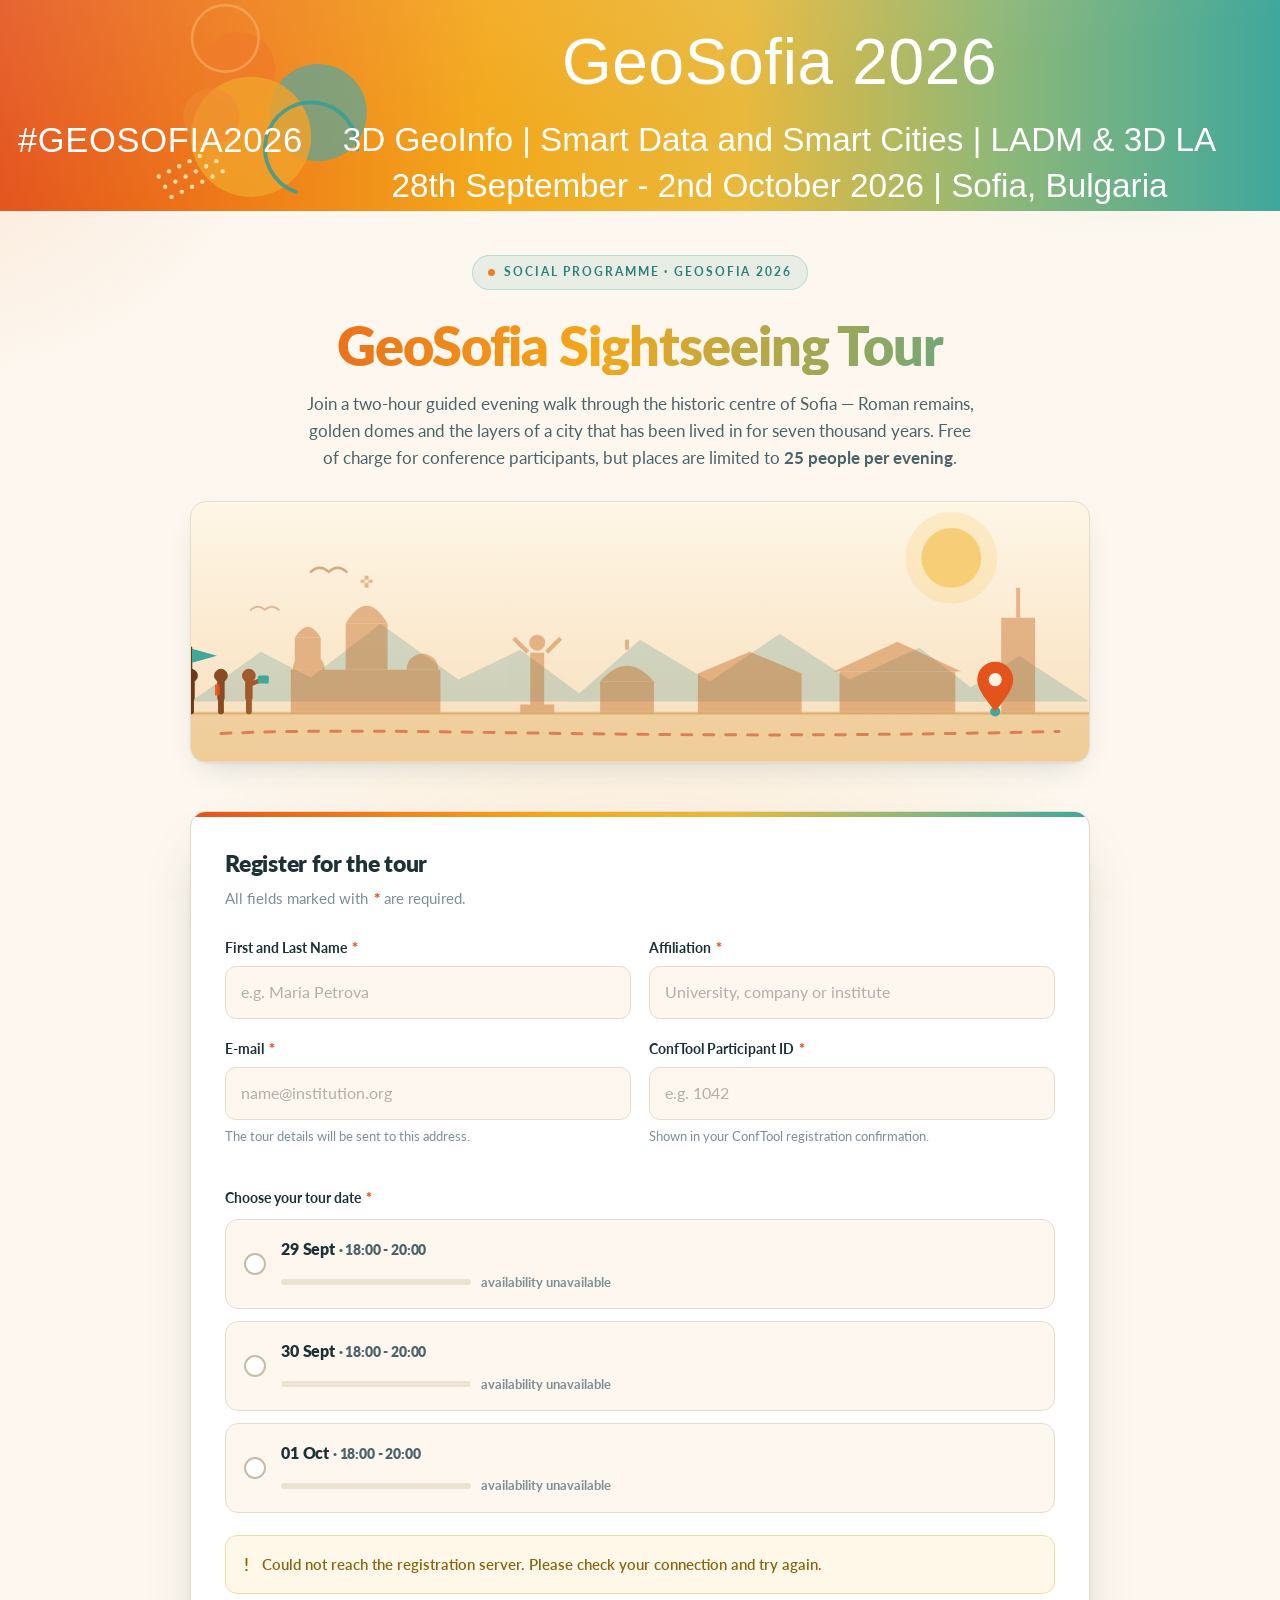
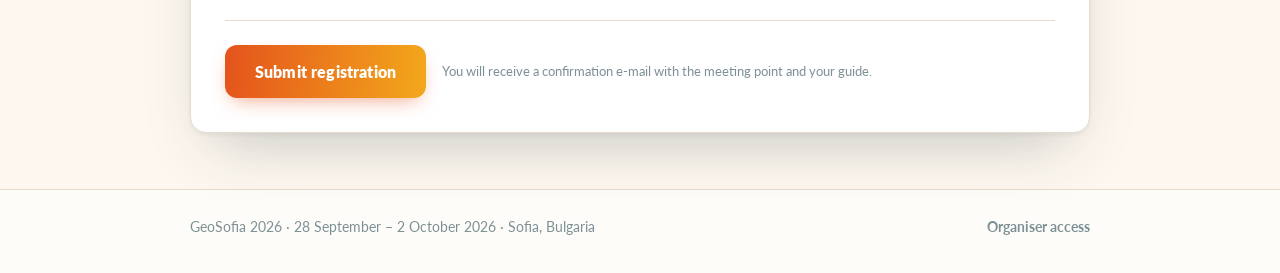
==== index.html @ 1324ab60 "Initial commit" ====
<!DOCTYPE html>
<html lang="en">
<head>
<meta charset="utf-8">
<meta name="viewport" content="width=device-width, initial-scale=1">
<title>GeoSofia Sightseeing Tour — Registration | GeoSofia 2026</title>
<meta name="description" content="Register for the GeoSofia Sightseeing Tour, a guided evening walk through the heart of Sofia for participants of GeoSofia 2026.">
<link rel="icon" href="assets/img/geosofia-banner.svg">
<link rel="preconnect" href="https://fonts.googleapis.com">
<link rel="preconnect" href="https://fonts.gstatic.com" crossorigin>
<link href="https://fonts.googleapis.com/css2?family=Lato:wght@300;400;700;900&display=swap" rel="stylesheet">
<link rel="stylesheet" href="assets/css/style.css">
</head>
<body>

<div class="demo-bar" id="demoBar">
  DEMO MODE — no backend connected yet. Registrations are stored in this browser only and no e-mail is sent. See README.md.
</div>

<header class="banner">
  <img src="assets/img/banner.png"
       onerror="this.onerror=null;this.src='assets/img/geosofia-banner.svg';"
       alt="GeoSofia 2026 — 3D GeoInfo | Smart Data and Smart Cities | LADM &amp; 3D LA — 28th September to 2nd October 2026, Sofia, Bulgaria">
</header>

<main class="wrap">

  <section class="hero">
    <span class="eyebrow"><span class="dot"></span> Social programme · GeoSofia 2026</span>
    <h1>GeoSofia Sightseeing Tour</h1>
    <p class="lede">
      Join a two-hour guided evening walk through the historic centre of Sofia — Roman remains,
      golden domes and the layers of a city that has been lived in for seven thousand years.
      Free of charge for conference participants, but places are limited to
      <strong>25 people per evening</strong>.
    </p>

    <!-- ---------- tourism animation ---------- -->
    <div class="tour-anim" role="img" aria-label="Animation of a guided walking tour passing the landmarks of Sofia">
      <svg viewBox="0 0 900 260" xmlns="http://www.w3.org/2000/svg">
        <defs>
          <g id="ridge">
            <path d="M0 200 L70 150 L120 176 L190 122 L268 178 L330 148 L400 200 Z"/>
            <path d="M380 200 L450 138 L520 180 L590 132 L660 178 L730 146 L800 200 Z"/>
            <path d="M760 200 L830 154 L900 200 Z"/>
          </g>

          <g id="skyline">
            <!-- Alexander Nevsky Cathedral -->
            <path d="M100 212 V168 H250 V212 Z"/>
            <path d="M102 168 A16 16 0 0 1 134 168 Z"/>
            <path d="M216 168 A16 16 0 0 1 248 168 Z"/>
            <path d="M155 122 H197 V168 H155 Z"/>
            <path d="M155 122 Q176 86 197 122 Z"/>
            <path d="M174 86 h4 v-12 h-4 Z M170 78 h12 v3 h-12 Z"/>
            <path d="M104 136 h26 v32 h-26 Z"/>
            <path d="M104 136 Q117 114 130 136 Z"/>
            <!-- Monument to St Sofia -->
            <path d="M330 212 h34 v-9 h-34 Z M340 203 v-52 h14 v52 Z"/>
            <circle cx="347" cy="141" r="8"/>
            <path d="M336 152 l-14 -14 3 -3 14 14 Z M358 152 l14 -14 -3 -3 -14 14 Z"/>
            <!-- Rotunda of St George -->
            <path d="M410 212 v-32 h54 v32 Z"/>
            <path d="M410 180 Q437 148 464 180 Z"/>
            <path d="M435 148 h4 v-10 h-4 Z"/>
            <!-- modern district -->
            <path d="M508 212 v-40 l52 -22 l52 22 v40 Z"/>
            <!-- Ivan Vazov National Theatre -->
            <path d="M650 212 v-42 h116 v42 Z"/>
            <path d="M644 170 L708 140 L772 170 Z"/>
            <path d="M662 212 v-40 h7 v40 Z M686 212 v-40 h7 v40 Z M710 212 v-40 h7 v40 Z M734 212 v-40 h7 v40 Z"/>
            <!-- tower block -->
            <path d="M812 212 v-96 h34 v96 Z"/>
            <path d="M827 116 h4 v-30 h-4 Z"/>
          </g>

          <g id="tourist">
            <circle cx="0" cy="-36" r="6.4"/>
            <path d="M0 -29 V-14" stroke-width="7.5" stroke-linecap="round" fill="none"/>
          </g>
        </defs>

        <!-- sun -->
        <circle class="sun" cx="762" cy="56" r="30" fill="#F6C459" opacity=".7"/>
        <circle class="sun" cx="762" cy="56" r="46" fill="#F6C459" opacity=".22"/>

        <!-- birds -->
        <g class="bird" fill="none" stroke="#B4703A" stroke-width="2.4" stroke-linecap="round" opacity=".55">
          <path d="M120 70 q9 -8 18 0 q9 -8 18 0"/>
        </g>
        <g class="bird b2" fill="none" stroke="#B4703A" stroke-width="2" stroke-linecap="round" opacity=".4">
          <path d="M60 108 q7 -6 14 0 q7 -6 14 0"/>
        </g>

        <!-- distant ridge (Vitosha) -->
        <g fill="#6FA39C" opacity=".30">
          <g class="sky-layer slow">
            <use href="#ridge"/>
            <use href="#ridge" x="900"/>
          </g>
        </g>

        <!-- landmark skyline -->
        <g fill="#C4671F" opacity=".42">
          <g class="sky-layer">
            <use href="#skyline"/>
            <use href="#skyline" x="900"/>
          </g>
        </g>

        <!-- ground -->
        <rect x="0" y="210" width="900" height="50" fill="#EBBF80" opacity=".55"/>
        <path d="M0 212 H900" stroke="#C98F4A" stroke-width="2" opacity=".5"/>

        <!-- walking route -->
        <path class="route" d="M30 232 C 220 224, 430 240, 870 230"
              fill="none" stroke="#C6401D" stroke-width="3" stroke-linecap="round" opacity=".55"/>

        <!-- destination pin -->
        <g transform="translate(806,206)">
          <circle class="ping" cx="0" cy="4" r="5" fill="#3FA79C"/>
          <g class="pin">
            <path d="M0 4 C-13 -12 -18 -20 -18 -28 A18 18 0 0 1 18 -28 C18 -20 13 -12 0 4 Z" fill="#E4531C"/>
            <circle cx="0" cy="-28" r="6.6" fill="#FFF3E0"/>
          </g>
        </g>

        <!-- the tour group -->
        <g class="walker">
          <g class="walker-bob" transform="translate(0,210)">
            <!-- guide with flag -->
            <g stroke="#6B3A1C" fill="#6B3A1C">
              <path d="M0 -30 V-64" stroke-width="2.6" stroke-linecap="round"/>
              <path d="M1 -63 L26 -56 L1 -49 Z" fill="#3FA79C" stroke="none"/>
              <use href="#tourist" stroke="#6B3A1C"/>
              <path class="leg-a" d="M0 -14 L0 0" stroke-width="5.5" stroke-linecap="round" style="transform-origin:0px -14px"/>
              <path class="leg-b" d="M0 -14 L0 0" stroke-width="5.5" stroke-linecap="round" style="transform-origin:0px -14px"/>
              <path d="M0 -26 L-9 -30" stroke-width="4.5" stroke-linecap="round" fill="none"/>
            </g>
            <!-- tourist with backpack -->
            <g transform="translate(30,0)" stroke="#8A4A24" fill="#8A4A24">
              <use href="#tourist" stroke="#8A4A24"/>
              <path d="M-6 -27 h5 v11 h-5 Z" stroke="none" fill="#E4531C" opacity=".85"/>
              <path class="leg-b" d="M0 -14 L0 0" stroke-width="5.5" stroke-linecap="round" style="transform-origin:0px -14px"/>
              <path class="leg-a" d="M0 -14 L0 0" stroke-width="5.5" stroke-linecap="round" style="transform-origin:0px -14px"/>
            </g>
            <!-- tourist taking a photo -->
            <g transform="translate(58,0)" stroke="#A05A2C" fill="#A05A2C">
              <use href="#tourist" stroke="#A05A2C"/>
              <path d="M0 -27 L11 -31" stroke-width="4.5" stroke-linecap="round" fill="none"/>
              <rect x="9" y="-36" width="11" height="8" rx="1.6" stroke="none" fill="#3FA79C"/>
              <path class="leg-a" d="M0 -14 L0 0" stroke-width="5.5" stroke-linecap="round" style="transform-origin:0px -14px"/>
              <path class="leg-b" d="M0 -14 L0 0" stroke-width="5.5" stroke-linecap="round" style="transform-origin:0px -14px"/>
            </g>
          </g>
        </g>
      </svg>
    </div>
  </section>

  <!-- ---------- registration form ---------- -->
  <section class="card">

    <div id="formPane">
      <h2>Register for the tour</h2>
      <p class="sub">All fields marked with <span class="req">*</span> are required.</p>

      <form id="regForm" novalidate autocomplete="on">

        <div class="grid2">
          <div class="field" id="wrap-name">
            <label for="f-name">First and Last Name <span class="req">*</span></label>
            <input type="text" id="f-name" name="name" placeholder="e.g. Maria Petrova"
                   autocomplete="name" maxlength="120" required>
            <p class="error" id="err-name">Please enter your first and last name.</p>
          </div>

          <div class="field" id="wrap-affiliation">
            <label for="f-affiliation">Affiliation <span class="req">*</span></label>
            <input type="text" id="f-affiliation" name="affiliation" placeholder="University, company or institute"
                   autocomplete="organization" maxlength="160" required>
            <p class="error" id="err-affiliation">Please enter your affiliation.</p>
          </div>
        </div>

        <div class="grid2">
          <div class="field" id="wrap-email">
            <label for="f-email">E-mail <span class="req">*</span></label>
            <input type="email" id="f-email" name="email" placeholder="name@institution.org"
                   autocomplete="email" maxlength="160" required>
            <p class="hint">The tour details will be sent to this address.</p>
            <p class="error" id="err-email">Please enter a valid e-mail address.</p>
          </div>

          <div class="field" id="wrap-conftool">
            <label for="f-conftool">ConfTool Participant ID <span class="req">*</span></label>
            <input type="text" id="f-conftool" name="conftool" placeholder="e.g. 1042"
                   maxlength="40" required>
            <p class="hint">Shown in your ConfTool registration confirmation.</p>
            <p class="error" id="err-conftool">Please enter your ConfTool Participant ID.</p>
          </div>
        </div>

        <fieldset id="wrap-slot">
          <legend>Choose your tour date <span class="req">*</span></legend>
          <div class="slots" id="slots" role="radiogroup" aria-label="Tour date">
            <!-- built by form.js -->
          </div>
          <p class="error" id="err-slot" style="margin-top:10px">Please choose one of the available dates.</p>
        </fieldset>

        <div class="msg err" id="formMsg" role="alert" aria-live="assertive">
          <span class="ico" aria-hidden="true">!</span><span id="formMsgText"></span>
        </div>

        <div class="actions">
          <button type="submit" class="btn" id="submitBtn">
            <span id="submitLabel">Submit registration</span>
          </button>
          <span class="note">You will receive a confirmation e-mail with the meeting point and your guide.</span>
        </div>
      </form>
    </div>

    <!-- ---------- success ---------- -->
    <div class="success" id="successPane" role="status" aria-live="polite">
      <svg class="check" viewBox="0 0 100 100" fill="none" aria-hidden="true">
        <circle cx="50" cy="50" r="38" stroke="#3FA79C" stroke-width="6" stroke-linecap="round"/>
        <path d="M32 51 L45 64 L69 39" stroke="#3FA79C" stroke-width="7" stroke-linecap="round" stroke-linejoin="round"/>
      </svg>
      <h2>Thank you for your registration, trip details will be sent to your e-mail!</h2>
      <p id="successNote">A confirmation with the meeting point and your guide is on its way.</p>
      <div class="recap">
        <dl>
          <div class="row"><dt>Name</dt><dd id="r-name"></dd></div>
          <div class="row"><dt>Affiliation</dt><dd id="r-affiliation"></dd></div>
          <div class="row"><dt>E-mail</dt><dd id="r-email"></dd></div>
          <div class="row"><dt>ConfTool ID</dt><dd id="r-conftool"></dd></div>
          <div class="row"><dt>Tour date</dt><dd id="r-slot"></dd></div>
          <div class="row"><dt>Your guide</dt><dd id="r-guide"></dd></div>
        </dl>
      </div>
      <div class="actions" style="justify-content:center">
        <button type="button" class="btn ghost" id="againBtn">Register another participant</button>
      </div>
    </div>

  </section>
</main>

<footer>
  <div class="wrap">
    <p>GeoSofia 2026 · 28 September – 2 October 2026 · Sofia, Bulgaria</p>
    <p><a href="admin.html">Organiser access</a></p>
  </div>
</footer>

<script src="assets/js/config.js"></script>
<script src="assets/js/api.js"></script>
<script src="assets/js/form.js"></script>
</body>
</html>
---- assets/css/style.css ----
/* ============================================================
   GeoSofia 2026 - Sightseeing Tour
   Palette taken from the conference banner: orange -> amber -> teal
   ============================================================ */

:root{
  --orange:#E4531C;
  --orange-soft:#F07C2A;
  --amber:#F3A81B;
  --amber-soft:#F6C459;
  --teal:#3FA79C;
  --teal-deep:#2E7F78;
  --ink:#1E3236;
  --ink-soft:#4C6469;
  --muted:#7C9095;
  --line:#E6DCCE;
  --paper:#FFFFFF;
  --cream:#FDF7EF;
  --cream-2:#F7EEE1;
  --ok:#2F8F6B;
  --err:#C6401D;
  --shadow:0 1px 2px rgba(30,50,54,.05), 0 12px 32px -12px rgba(30,50,54,.18);
  --shadow-lg:0 2px 4px rgba(30,50,54,.06), 0 28px 60px -24px rgba(30,50,54,.28);
  --r:16px;
  --brand-gradient:linear-gradient(90deg,#E4531C 0%,#EE7A18 18%,#F3A81B 40%,#E9B93C 60%,#8FB878 80%,#3FA79C 100%);
  --font:"Lato",ui-sans-serif,"Segoe UI",Roboto,-apple-system,BlinkMacSystemFont,Helvetica,Arial,sans-serif;
}

*,*::before,*::after{box-sizing:border-box}
html{-webkit-text-size-adjust:100%}
body{
  margin:0;
  min-height:100vh;
  display:flex;
  flex-direction:column;
  font-family:var(--font);
  color:var(--ink);
  background:var(--cream);
  line-height:1.6;
  font-size:16px;
  overflow-x:hidden;
}
body::before{
  content:"";position:fixed;inset:0;z-index:-1;pointer-events:none;
  background:
    radial-gradient(680px 460px at 88% -6%, rgba(63,167,156,.16), transparent 65%),
    radial-gradient(560px 420px at -8% 12%, rgba(240,124,42,.14), transparent 66%),
    radial-gradient(720px 520px at 50% 108%, rgba(243,168,27,.13), transparent 70%);
}

img{max-width:100%;display:block}
a{color:var(--teal-deep)}

.wrap{max-width:940px;margin:0 auto;padding:0 20px;width:100%}
.wrap-wide{max-width:1240px;margin:0 auto;padding:0 20px;width:100%}

/* ---------- banner ---------- */
.banner{background:var(--brand-gradient)}
.banner img{width:100%;height:auto}

/* ---------- hero ---------- */
.hero{padding:44px 0 8px;text-align:center}
.eyebrow{
  display:inline-flex;align-items:center;gap:9px;
  font-size:.74rem;font-weight:700;letter-spacing:.16em;text-transform:uppercase;
  color:var(--teal-deep);background:rgba(63,167,156,.11);
  border:1px solid rgba(63,167,156,.26);
  padding:7px 15px;border-radius:999px;
}
.eyebrow .dot{width:7px;height:7px;border-radius:50%;background:var(--orange-soft)}
h1{
  font-size:clamp(2.1rem,5.4vw,3.35rem);
  line-height:1.08;margin:.5em 0 .28em;font-weight:800;letter-spacing:-.02em;
  background:linear-gradient(96deg,var(--orange) 0%,var(--amber) 45%,var(--teal) 100%);
  -webkit-background-clip:text;background-clip:text;color:transparent;
}
.lede{max-width:680px;margin:0 auto;color:var(--ink-soft);font-size:1.06rem}

/* ---------- tourism animation ---------- */
.tour-anim{
  margin:30px auto 6px;max-width:900px;
  border-radius:var(--r);overflow:hidden;
  border:1px solid var(--line);box-shadow:var(--shadow);
  background:linear-gradient(180deg,#FEF6E7 0%,#FBE9CE 55%,#F6DDBC 100%);
}
.tour-anim svg{width:100%;height:auto;display:block}
.sky-layer{animation:drift 30s linear infinite}
.sky-layer.slow{animation-duration:52s}
@keyframes drift{from{transform:translateX(0)}to{transform:translateX(-900px)}}
.route{stroke-dasharray:10 12;animation:dash 3.2s linear infinite}
@keyframes dash{to{stroke-dashoffset:-44}}
.walker{animation:stroll 14s ease-in-out infinite}
@keyframes stroll{
  0%{transform:translate(70px,0)}
  46%{transform:translate(640px,0)}
  54%{transform:translate(640px,0)}
  100%{transform:translate(70px,0)}
}
.walker-bob{animation:bob .62s ease-in-out infinite alternate}
@keyframes bob{from{transform:translateY(0)}to{transform:translateY(-3.5px)}}
.leg-a{animation:legA .62s ease-in-out infinite alternate}
.leg-b{animation:legB .62s ease-in-out infinite alternate}
@keyframes legA{from{transform:rotate(20deg)}to{transform:rotate(-20deg)}}
@keyframes legB{from{transform:rotate(-20deg)}to{transform:rotate(20deg)}}
.pin{animation:pindrop 4.6s ease-in-out infinite;transform-origin:center bottom}
@keyframes pindrop{
  0%,6%{transform:translateY(-26px);opacity:0}
  14%{transform:translateY(0);opacity:1}
  20%{transform:translateY(-7px)}
  26%,90%{transform:translateY(0);opacity:1}
  100%{transform:translateY(-26px);opacity:0}
}
.ping{transform-origin:center;animation:ping 2.2s ease-out infinite}
@keyframes ping{0%{r:5;opacity:.7}100%{r:30;opacity:0}}
.sun{animation:sunpulse 6s ease-in-out infinite}
@keyframes sunpulse{0%,100%{opacity:.5}50%{opacity:.9}}
.bird{animation:fly 19s linear infinite}
.bird.b2{animation-duration:25s;animation-delay:-7s}
@keyframes fly{from{transform:translate(-90px,0)}to{transform:translate(1010px,-26px)}}

@media (prefers-reduced-motion:reduce){
  .sky-layer,.route,.walker,.walker-bob,.leg-a,.leg-b,.pin,.ping,.sun,.bird,.spinner{animation:none!important}
}

/* ---------- cards ---------- */
.card{
  background:var(--paper);
  border:1px solid var(--line);
  border-radius:var(--r);
  box-shadow:var(--shadow-lg);
  padding:34px;
  margin:34px 0 56px;
  position:relative;overflow:hidden;
}
.card::before{content:"";position:absolute;top:0;left:0;right:0;height:5px;background:var(--brand-gradient)}
.card h2{font-size:1.42rem;margin:0 0 4px;font-weight:800;letter-spacing:-.01em}
.card .sub{margin:0 0 26px;color:var(--muted);font-size:.94rem}

/* ---------- form ---------- */
.grid2{display:grid;grid-template-columns:1fr 1fr;gap:18px}
.field{margin-bottom:18px}
.field label{display:block;font-weight:700;font-size:.9rem;margin-bottom:7px;color:var(--ink)}
.req{color:var(--orange);font-weight:800;margin-left:2px}
.field input{
  width:100%;padding:13px 15px;font:inherit;font-size:.98rem;color:var(--ink);
  background:var(--cream);border:1.5px solid var(--line);border-radius:11px;
  transition:border-color .16s,box-shadow .16s,background .16s;
}
.field input::placeholder{color:#B3AFA6}
.field input:hover{border-color:#D9CBB6}
.field input:focus{
  outline:none;background:#fff;border-color:var(--teal);
  box-shadow:0 0 0 4px rgba(63,167,156,.16);
}
.field.invalid input{border-color:var(--err);background:#FEF4F1}
.field.invalid input:focus{box-shadow:0 0 0 4px rgba(198,64,29,.14)}
.hint{font-size:.82rem;color:var(--muted);margin-top:6px}
.error{font-size:.83rem;color:var(--err);font-weight:600;margin-top:6px;display:none}
.field.invalid .error{display:block}

/* ---------- slots ---------- */
fieldset{border:0;padding:0;margin:8px 0 4px;min-width:0}
legend{font-weight:700;font-size:.9rem;margin-bottom:10px;padding:0;color:var(--ink)}
.slots{display:grid;gap:12px}
.slot{position:relative}
.slot input{position:absolute;opacity:0;width:0;height:0}
.slot label{
  display:flex;align-items:center;gap:15px;cursor:pointer;
  padding:16px 18px;border:1.5px solid var(--line);border-radius:13px;
  background:var(--cream);transition:all .16s;
}
.slot label:hover{border-color:var(--amber);background:#FFFBF3}
.slot input:focus-visible + label{outline:3px solid rgba(63,167,156,.4);outline-offset:2px}
.slot input:checked + label{
  border-color:var(--teal);background:linear-gradient(180deg,#F2FAF8,#E9F5F2);
  box-shadow:0 0 0 3px rgba(63,167,156,.14);
}
.tick{
  flex:none;width:22px;height:22px;border-radius:50%;
  border:2px solid #C9BCA7;background:#fff;position:relative;transition:all .16s;
}
.slot input:checked + label .tick{border-color:var(--teal);background:var(--teal)}
.slot input:checked + label .tick::after{
  content:"";position:absolute;inset:0;margin:auto;width:8px;height:8px;
  border-radius:50%;background:#fff;
}
.slot-body{flex:1;min-width:0}
.slot-date{font-weight:800;font-size:1.03rem;letter-spacing:-.01em}
.slot-time{color:var(--ink-soft);font-size:.9rem}
.slot-meta{display:flex;align-items:center;gap:10px;margin-top:9px}
.bar{flex:1;height:6px;border-radius:99px;background:#EDE3D3;overflow:hidden;max-width:190px}
.bar span{display:block;height:100%;width:0;border-radius:99px;background:linear-gradient(90deg,var(--amber),var(--teal));transition:width .5s ease}
.left{font-size:.8rem;color:var(--muted);font-weight:700;white-space:nowrap}

.slot.full label{background:#F2F1EE;border-color:#E2DED6;cursor:not-allowed;filter:grayscale(1);opacity:.72}
.slot.full label:hover{border-color:#E2DED6;background:#F2F1EE}
.slot.full .slot-date,.slot.full .slot-time{color:#8C8C8C}
.badge-full{
  flex:none;font-size:.7rem;font-weight:800;letter-spacing:.1em;text-transform:uppercase;
  color:#fff;background:#98938B;padding:6px 11px;border-radius:999px;white-space:nowrap;
}
.slot:not(.full) .badge-full{display:none}

/* ---------- buttons ---------- */
.btn{
  display:inline-flex;align-items:center;justify-content:center;gap:9px;
  font:inherit;font-weight:800;font-size:1rem;letter-spacing:.01em;
  padding:14px 30px;border-radius:12px;border:0;cursor:pointer;
  color:#fff;background:linear-gradient(96deg,var(--orange),var(--amber));
  box-shadow:0 8px 20px -8px rgba(228,83,28,.6);
  transition:transform .12s,box-shadow .16s,filter .16s;
}
.btn:hover:not(:disabled){transform:translateY(-1px);box-shadow:0 12px 26px -8px rgba(228,83,28,.65);filter:brightness(1.04)}
.btn:active:not(:disabled){transform:translateY(0)}
.btn:disabled{opacity:.55;cursor:not-allowed;box-shadow:none}
.btn.teal{background:linear-gradient(96deg,var(--teal),var(--teal-deep));box-shadow:0 8px 20px -8px rgba(46,127,120,.55)}
.btn.ghost{background:#fff;color:var(--ink);border:1.5px solid var(--line);box-shadow:none;font-weight:700}
.btn.ghost:hover:not(:disabled){border-color:var(--teal);color:var(--teal-deep)}
.btn.danger{background:linear-gradient(96deg,#C6401D,#E4531C);box-shadow:0 8px 20px -8px rgba(198,64,29,.6)}
.btn.sm{padding:9px 16px;font-size:.87rem;border-radius:10px}
.actions{display:flex;align-items:center;gap:16px;flex-wrap:wrap;margin-top:26px;padding-top:24px;border-top:1px solid var(--line)}
.actions .note{font-size:.84rem;color:var(--muted)}
.spinner{
  width:16px;height:16px;border:2.5px solid rgba(255,255,255,.4);border-top-color:#fff;
  border-radius:50%;animation:spin .7s linear infinite;
}
@keyframes spin{to{transform:rotate(360deg)}}

/* ---------- messages ---------- */
.msg{
  display:none;gap:13px;align-items:flex-start;
  padding:16px 18px;border-radius:12px;margin-top:22px;font-size:.95rem;font-weight:600;
}
.msg.show{display:flex}
.msg.err{background:#FDF0EB;border:1.5px solid #F3C7B6;color:#96331A}
.msg.warn{background:#FFF8E8;border:1.5px solid #F0DCA6;color:#8A6410}
.msg .ico{flex:none;font-size:1.15rem;line-height:1.35}

/* success screen */
.success{display:none;text-align:center;padding:14px 0 6px}
.success.show{display:block}
.check{width:86px;height:86px;margin:0 auto 22px}
.check circle{stroke-dasharray:238;stroke-dashoffset:238;animation:draw .7s ease forwards}
.check path{stroke-dasharray:60;stroke-dashoffset:60;animation:draw .45s .55s ease forwards}
@keyframes draw{to{stroke-dashoffset:0}}
.success h2{font-size:1.55rem;margin:0 0 12px}
.success p{color:var(--ink-soft);max-width:520px;margin:0 auto 10px}
.recap{
  text-align:left;max-width:470px;margin:26px auto 0;background:var(--cream);
  border:1px solid var(--line);border-radius:13px;padding:6px 20px;
}
.recap .row{display:flex;justify-content:space-between;gap:16px;padding:11px 0;border-bottom:1px dashed var(--line)}
.recap .row:last-child{border-bottom:0}
.recap dt{color:var(--muted);font-size:.85rem;font-weight:700;text-transform:uppercase;letter-spacing:.05em}
.recap dd{margin:0;font-weight:700;text-align:right;word-break:break-word}
.recap dl{margin:0}

/* ---------- footer ---------- */
footer{border-top:1px solid var(--line);background:rgba(255,255,255,.6);padding:26px 0 34px;margin-top:auto}
footer .wrap{display:flex;justify-content:space-between;align-items:center;gap:16px;flex-wrap:wrap}
footer p{margin:0;color:var(--muted);font-size:.87rem}
footer a{color:var(--muted);text-decoration:none;font-weight:700}
footer a:hover{color:var(--teal-deep);text-decoration:underline}

/* ---------- demo ribbon ---------- */
.demo-bar{
  display:none;background:#2E3B3D;color:#FFD79A;font-size:.84rem;font-weight:700;
  text-align:center;padding:9px 16px;letter-spacing:.02em;
}
.demo-bar.show{display:block}

/* ============================================================
   ADMIN
   ============================================================ */
.admin-top{background:var(--brand-gradient);color:#fff}
.admin-top .wrap-wide{display:flex;align-items:center;justify-content:space-between;gap:16px;flex-wrap:wrap;padding-top:16px;padding-bottom:16px}
.admin-top .brand{display:flex;align-items:center;gap:13px;min-width:0}
.admin-top .brand strong{font-size:1.08rem;font-weight:800;letter-spacing:-.01em;display:block}
.admin-top .brand span{display:block;font-size:.8rem;opacity:.92;font-weight:600}
.admin-top .logo-mark{
  flex:none;width:38px;height:38px;border-radius:50%;
  background:rgba(255,255,255,.9);position:relative;
}
.admin-top .logo-mark::after{
  content:"";position:absolute;inset:8px;border-radius:50%;
  background:linear-gradient(135deg,var(--orange),var(--amber) 55%,var(--teal));
}
.admin-top .btn.ghost{background:rgba(255,255,255,.94)}
.admin-body{padding:30px 0 60px}

/* login */
.login{max-width:430px;margin:70px auto 90px}
.login .card{padding:32px;margin:0}
.lock{
  width:56px;height:56px;border-radius:50%;display:grid;place-items:center;margin-bottom:18px;
  background:linear-gradient(135deg,rgba(228,83,28,.14),rgba(63,167,156,.16));
  font-size:1.5rem;
}

/* stats */
.stats{display:grid;grid-template-columns:repeat(auto-fit,minmax(190px,1fr));gap:14px;margin:0 0 26px}
.stat{
  background:var(--paper);border:1px solid var(--line);border-radius:13px;padding:17px 19px;
  box-shadow:var(--shadow);position:relative;overflow:hidden;
}
.stat::before{content:"";position:absolute;left:0;top:0;bottom:0;width:4px;background:var(--amber)}
.stat.s0::before{background:var(--orange)}
.stat.s1::before{background:var(--amber)}
.stat.s2::before{background:var(--teal)}
.stat.total::before{background:linear-gradient(180deg,var(--orange),var(--teal))}
.stat .k{font-size:.74rem;font-weight:800;letter-spacing:.1em;text-transform:uppercase;color:var(--muted)}
.stat .v{font-size:1.85rem;font-weight:800;letter-spacing:-.02em;line-height:1.25}
.stat .v small{font-size:.9rem;font-weight:700;color:var(--muted)}
.stat .tag{font-size:.74rem;font-weight:800;color:var(--muted);text-transform:uppercase;letter-spacing:.08em}
.stat .tag.is-full{color:var(--err)}

/* toolbar */
.toolbar{display:flex;gap:12px;align-items:center;flex-wrap:wrap;margin-bottom:16px}
.toolbar .search{
  flex:1;min-width:200px;padding:11px 15px;font:inherit;font-size:.94rem;
  background:#fff;border:1.5px solid var(--line);border-radius:11px;color:var(--ink);
}
.toolbar .search:focus{outline:none;border-color:var(--teal);box-shadow:0 0 0 4px rgba(63,167,156,.14)}

/* table */
.table-wrap{overflow-x:auto;border:1px solid var(--line);border-radius:13px;background:#fff;box-shadow:var(--shadow)}
table{width:100%;border-collapse:collapse;font-size:.93rem;min-width:860px}
thead th{
  position:sticky;top:0;z-index:1;
  background:var(--cream-2);text-align:left;font-weight:800;font-size:.75rem;
  letter-spacing:.09em;text-transform:uppercase;color:var(--ink-soft);
  padding:13px 16px;border-bottom:1.5px solid var(--line);white-space:nowrap;
  cursor:pointer;user-select:none;
}
thead th:hover{color:var(--teal-deep);background:#F2E8D8}
thead th .arrow{opacity:.28;margin-left:6px;font-size:.85em}
thead th[aria-sort="ascending"] .arrow,thead th[aria-sort="descending"] .arrow{opacity:1;color:var(--orange)}
thead th.num{cursor:default;width:56px}
thead th.num:hover{background:var(--cream-2);color:var(--ink-soft)}
tbody td{padding:13px 16px;border-bottom:1px solid #F1EAE0;vertical-align:top}
tbody tr:last-child td{border-bottom:0}
tbody tr:nth-child(even){background:#FDFAF6}
tbody tr:hover{background:#FBF4EA}
td.idx{color:var(--muted);font-variant-numeric:tabular-nums}
td.name{font-weight:700}
td.mail a{color:var(--teal-deep);text-decoration:none}
td.mail a:hover{text-decoration:underline}
.pill{display:inline-block;font-size:.78rem;font-weight:800;padding:4px 11px;border-radius:999px;white-space:nowrap}
.pill.d0{background:rgba(228,83,28,.13);color:#A83D14}
.pill.d1{background:rgba(243,168,27,.18);color:#8A6410}
.pill.d2{background:rgba(63,167,156,.15);color:#25706A}
.empty{text-align:center;padding:56px 20px;color:var(--muted)}
.empty .big{font-size:2.4rem;margin-bottom:10px}

/* modal */
.overlay{
  position:fixed;inset:0;background:rgba(24,38,41,.55);
  display:none;align-items:center;justify-content:center;padding:20px;z-index:50;
}
.overlay.show{display:flex;animation:fade .18s ease}
@keyframes fade{from{opacity:0}to{opacity:1}}
.modal{
  background:#fff;border-radius:var(--r);max-width:470px;width:100%;padding:30px;
  box-shadow:var(--shadow-lg);animation:pop .2s ease;position:relative;overflow:hidden;
}
@keyframes pop{from{transform:translateY(12px) scale(.98);opacity:0}to{transform:none;opacity:1}}
.modal::before{content:"";position:absolute;top:0;left:0;right:0;height:5px;background:linear-gradient(90deg,#C6401D,#E4531C)}
.modal h3{margin:6px 0 10px;font-size:1.24rem;font-weight:800}
.modal p{color:var(--ink-soft);margin:0 0 8px}
.modal .warn-ico{font-size:2rem}
.modal .modal-actions{display:flex;gap:12px;justify-content:flex-end;margin-top:24px;flex-wrap:wrap}

.toast{
  position:fixed;bottom:26px;left:50%;transform:translateX(-50%) translateY(80px);
  background:var(--ink);color:#fff;padding:13px 22px;border-radius:11px;font-weight:700;font-size:.92rem;
  box-shadow:var(--shadow-lg);opacity:0;transition:all .25s ease;z-index:60;pointer-events:none;
}
.toast.show{transform:translateX(-50%) translateY(0);opacity:1}
.toast.bad{background:#96331A}

.sr-only{position:absolute;width:1px;height:1px;padding:0;margin:-1px;overflow:hidden;clip:rect(0,0,0,0);white-space:nowrap;border:0}

@media (max-width:720px){
  .grid2{grid-template-columns:1fr;gap:0}
  .card{padding:24px 20px}
  .hero{padding:30px 0 4px}
  .slot label{padding:14px}
  .slot-meta{flex-wrap:wrap}
  .actions{flex-direction:column;align-items:stretch}
  .actions .btn{width:100%}
  .actions .note{text-align:center}
}
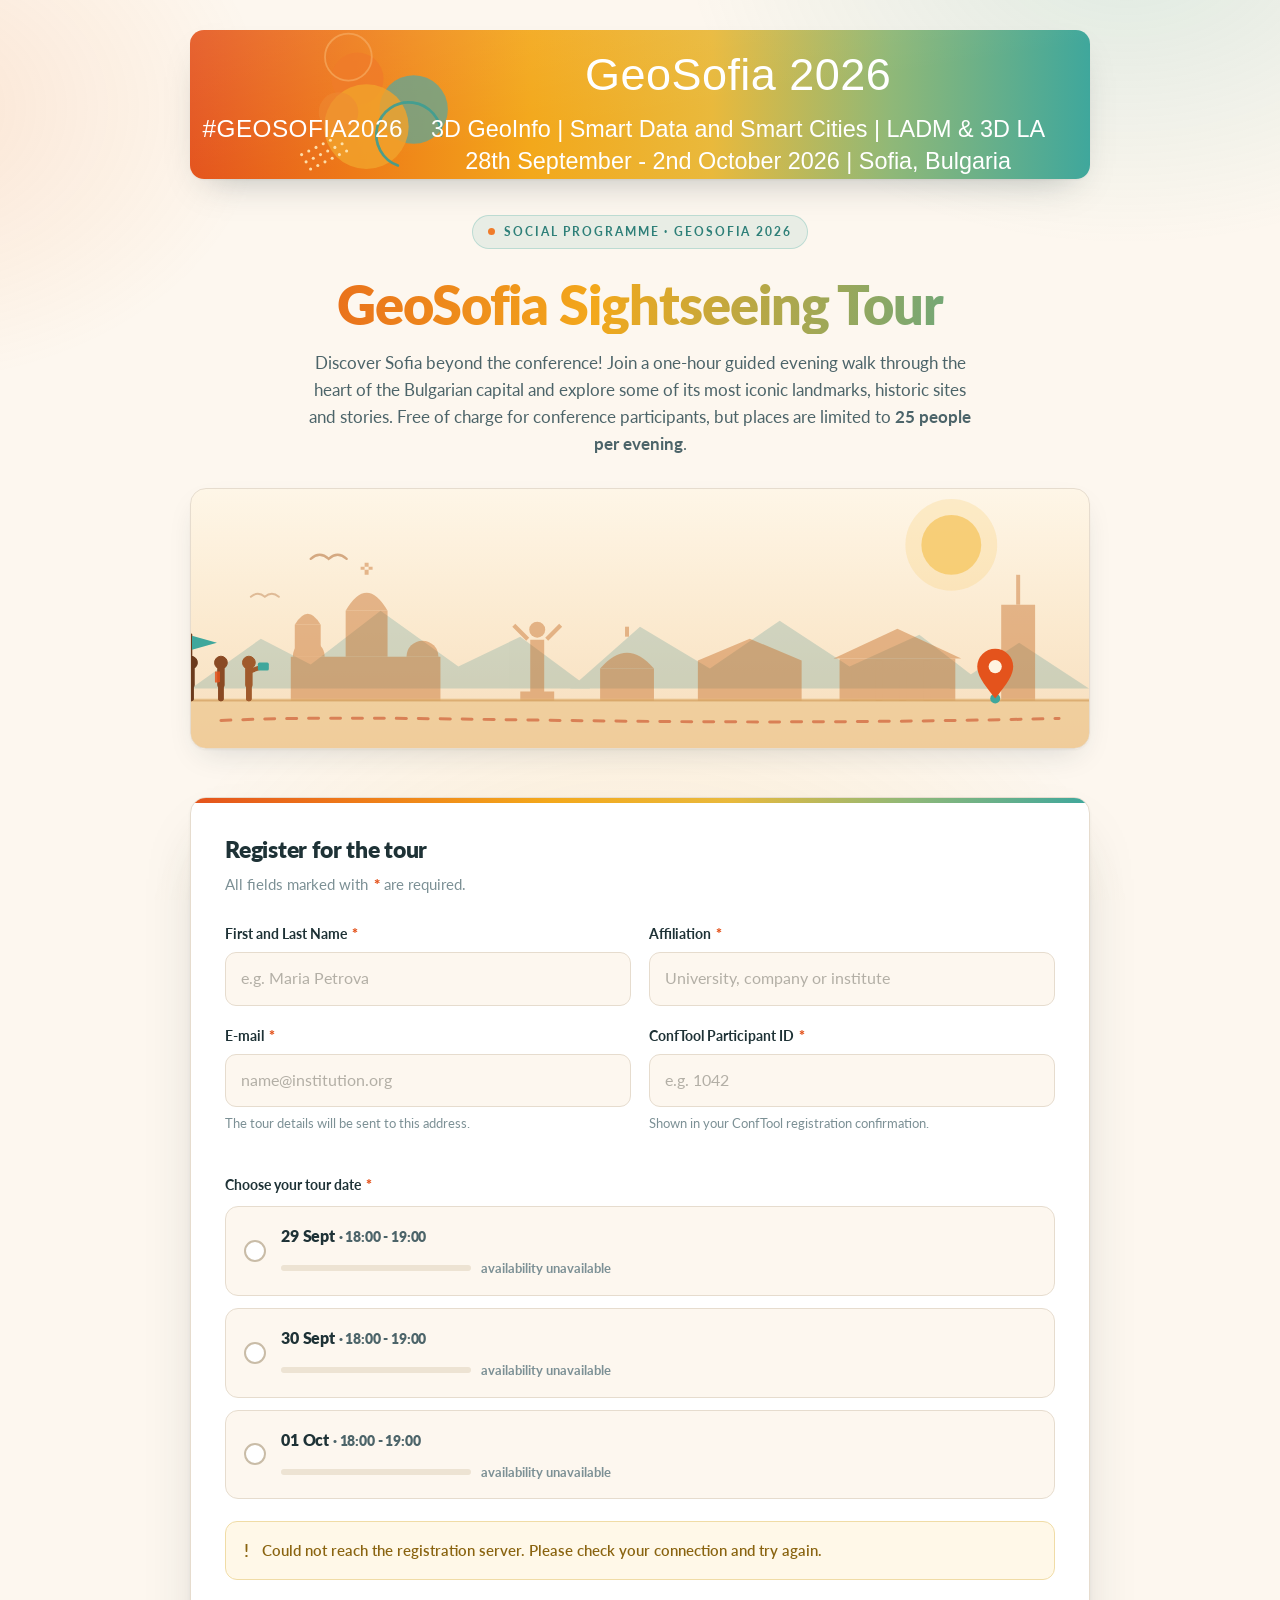
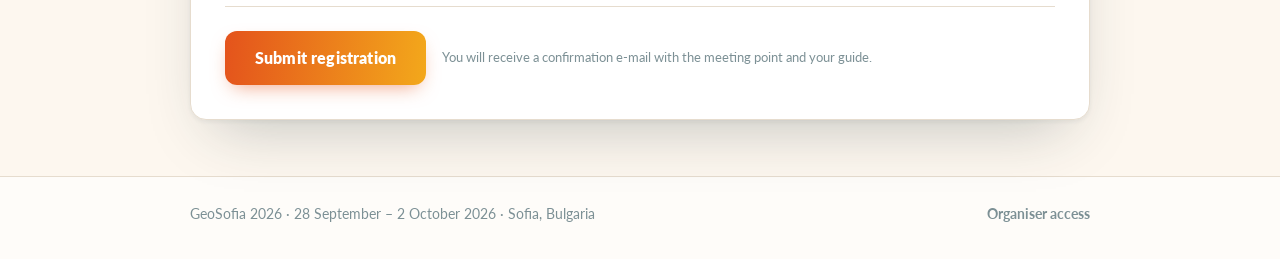
==== commit 2840800d: "update" ====
--- a/index.html
+++ b/index.html
@@ -29,8 +29,9 @@
     <span class="eyebrow"><span class="dot"></span> Social programme · GeoSofia 2026</span>
     <h1>GeoSofia Sightseeing Tour</h1>
     <p class="lede">
-      Join a two-hour guided evening walk through the historic centre of Sofia — Roman remains,
-      golden domes and the layers of a city that has been lived in for seven thousand years.
+      Discover Sofia beyond the conference!
+      Join a one-hour guided evening walk through the heart of the Bulgarian capital and
+      explore some of its most iconic landmarks, historic sites and stories.
       Free of charge for conference participants, but places are limited to
       <strong>25 people per evening</strong>.
     </p>
--- a/assets/css/style.css
+++ b/assets/css/style.css
@@ -54,12 +54,18 @@
 .wrap{max-width:940px;margin:0 auto;padding:0 20px;width:100%}
 .wrap-wide{max-width:1240px;margin:0 auto;padding:0 20px;width:100%}
 
-/* ---------- banner ---------- */
-.banner{background:var(--brand-gradient)}
-.banner img{width:100%;height:auto}
+/* ---------- banner ----------
+   The conference banner sits on the page background as a centred card
+   rather than running edge to edge. */
+.banner{padding:30px 20px 2px}
+.banner img{
+  width:100%;height:auto;max-width:900px;margin:0 auto;
+  border-radius:14px;
+  box-shadow:0 1px 2px rgba(30,50,54,.05), 0 16px 36px -18px rgba(30,50,54,.34);
+}
 
 /* ---------- hero ---------- */
-.hero{padding:44px 0 8px;text-align:center}
+.hero{padding:34px 0 8px;text-align:center}
 .eyebrow{
   display:inline-flex;align-items:center;gap:9px;
   font-size:.74rem;font-weight:700;letter-spacing:.16em;text-transform:uppercase;
@@ -381,6 +387,8 @@
 .sr-only{position:absolute;width:1px;height:1px;padding:0;margin:-1px;overflow:hidden;clip:rect(0,0,0,0);white-space:nowrap;border:0}
 
 @media (max-width:720px){
+  .banner{padding:16px 14px 0}
+  .banner img{border-radius:9px}
   .grid2{grid-template-columns:1fr;gap:0}
   .card{padding:24px 20px}
   .hero{padding:30px 0 4px}
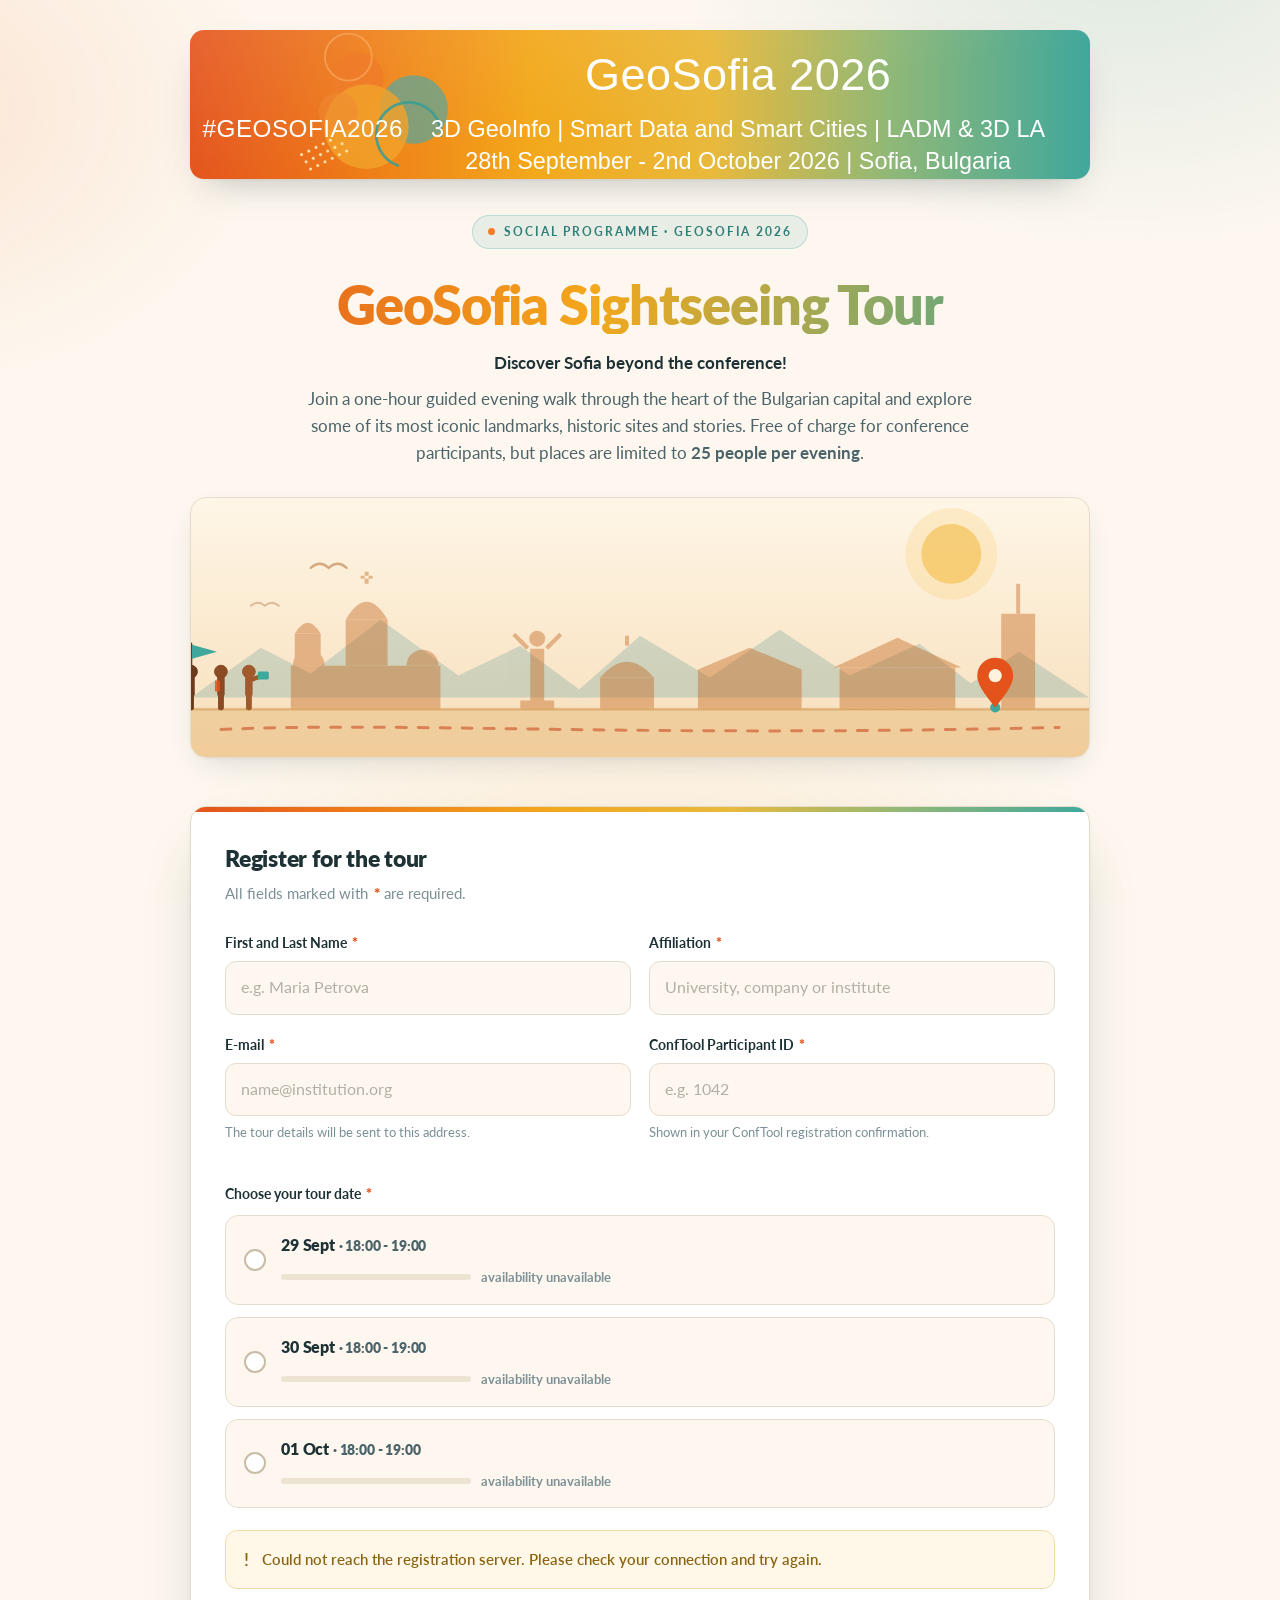
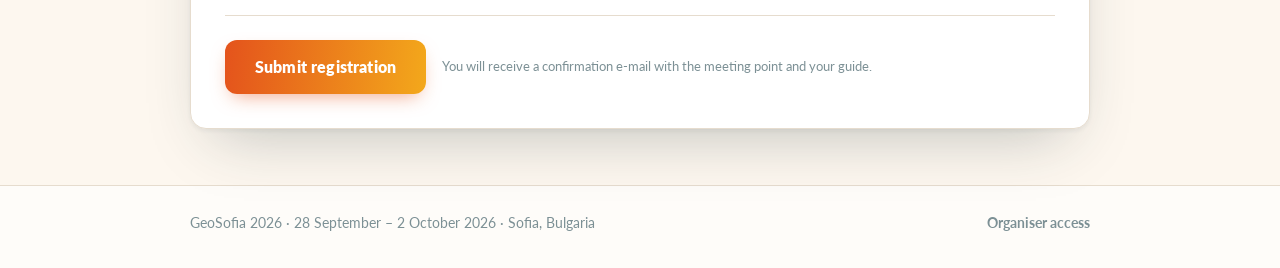
==== commit db112e33: "update" ====
--- a/index.html
+++ b/index.html
@@ -28,8 +28,8 @@
   <section class="hero">
     <span class="eyebrow"><span class="dot"></span> Social programme · GeoSofia 2026</span>
     <h1>GeoSofia Sightseeing Tour</h1>
+    <p class="lede lead-line">Discover Sofia beyond the conference!</p>
     <p class="lede">
-      Discover Sofia beyond the conference!
       Join a one-hour guided evening walk through the heart of the Bulgarian capital and
       explore some of its most iconic landmarks, historic sites and stories.
       Free of charge for conference participants, but places are limited to
--- a/assets/css/style.css
+++ b/assets/css/style.css
@@ -81,6 +81,7 @@
   -webkit-background-clip:text;background-clip:text;color:transparent;
 }
 .lede{max-width:680px;margin:0 auto;color:var(--ink-soft);font-size:1.06rem}
+.lede.lead-line{font-weight:700;color:var(--ink);margin-bottom:9px}
 
 /* ---------- tourism animation ---------- */
 .tour-anim{
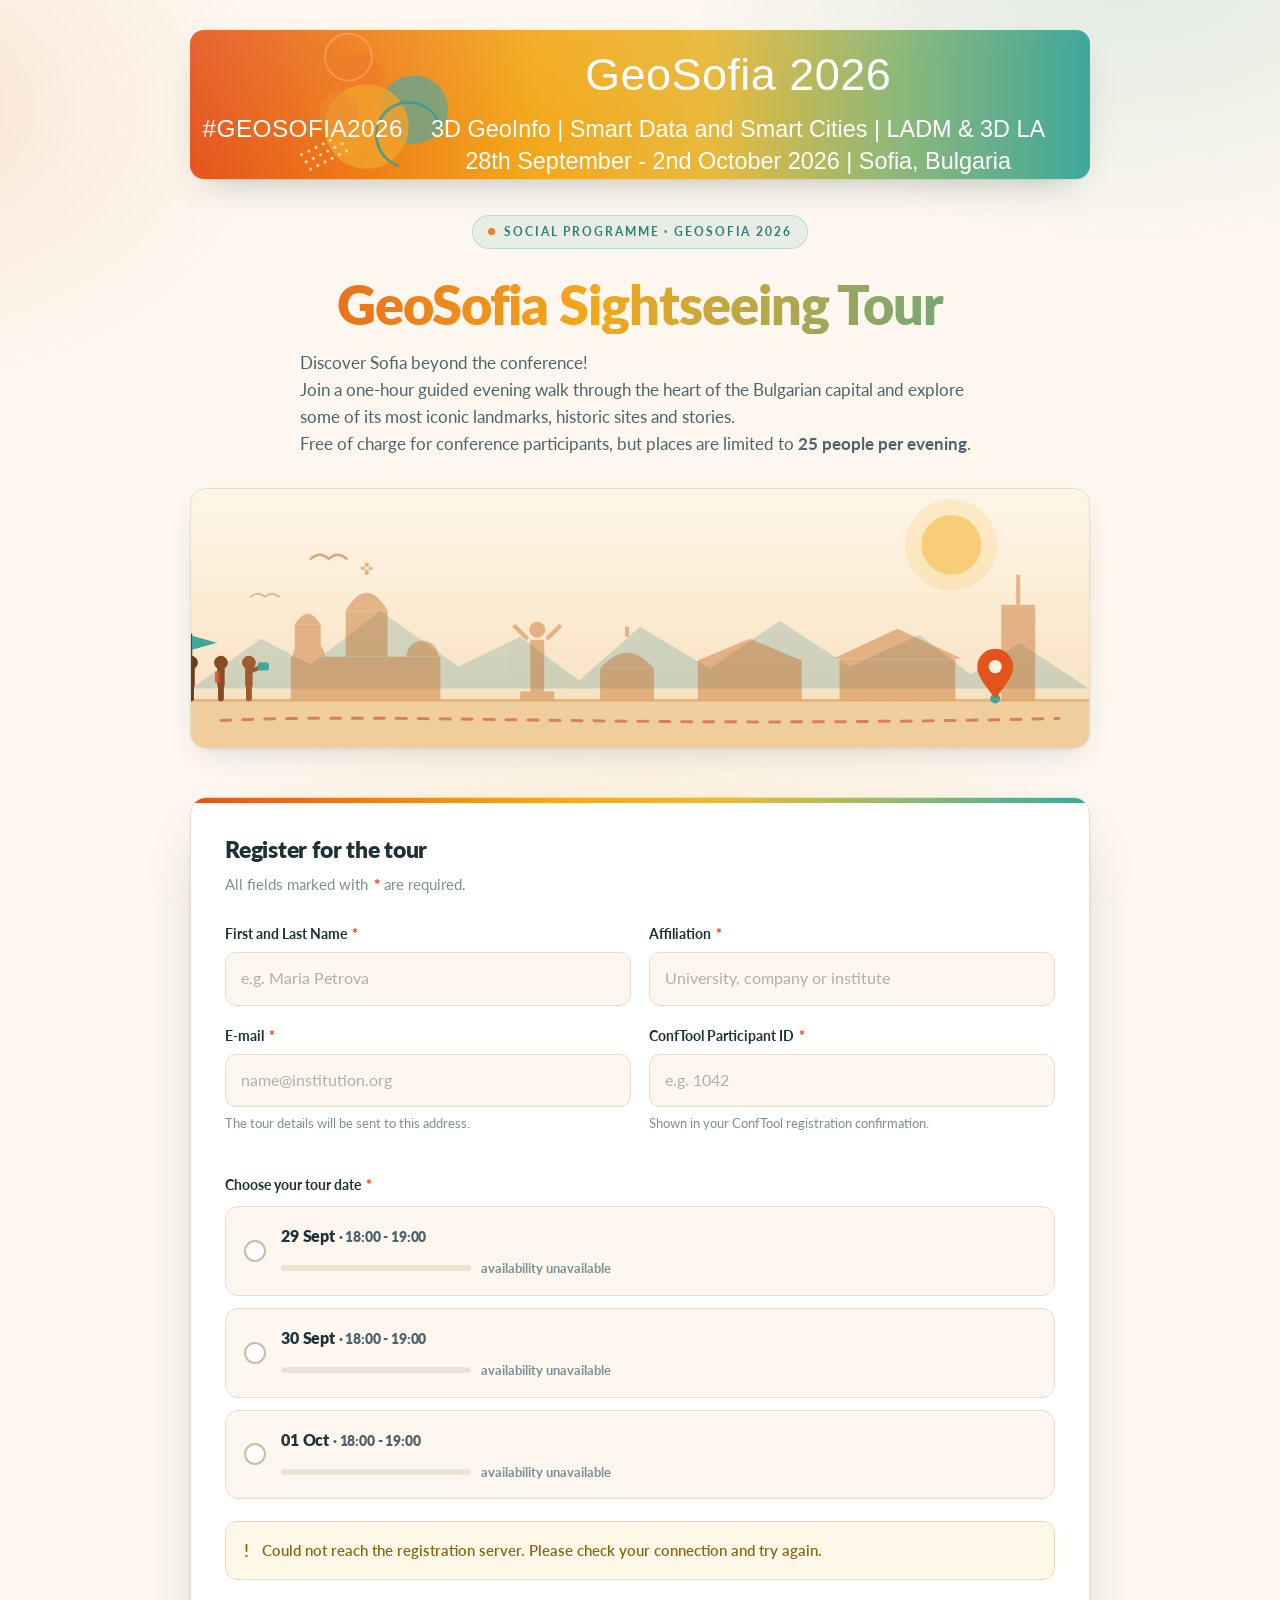
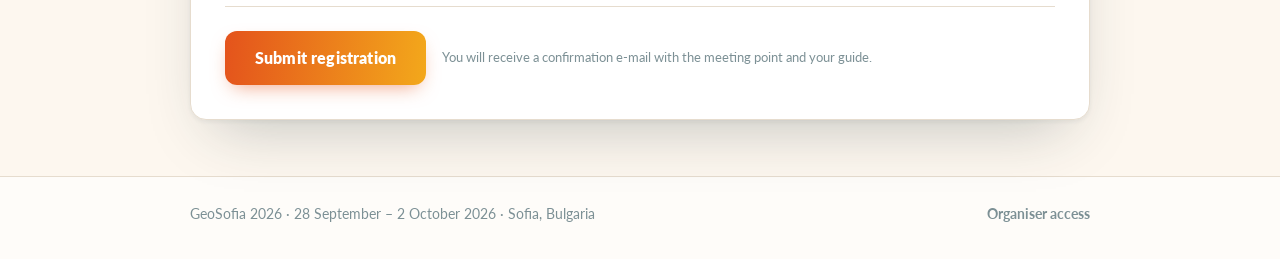
==== commit fbfd447a: "update" ====
--- a/index.html
+++ b/index.html
@@ -28,10 +28,10 @@
   <section class="hero">
     <span class="eyebrow"><span class="dot"></span> Social programme · GeoSofia 2026</span>
     <h1>GeoSofia Sightseeing Tour</h1>
-    <p class="lede lead-line">Discover Sofia beyond the conference!</p>
     <p class="lede">
+      Discover Sofia beyond the conference!<br>
       Join a one-hour guided evening walk through the heart of the Bulgarian capital and
-      explore some of its most iconic landmarks, historic sites and stories.
+      explore some of its most iconic landmarks, historic sites and stories.<br>
       Free of charge for conference participants, but places are limited to
       <strong>25 people per evening</strong>.
     </p>
--- a/assets/css/style.css
+++ b/assets/css/style.css
@@ -80,8 +80,7 @@
   background:linear-gradient(96deg,var(--orange) 0%,var(--amber) 45%,var(--teal) 100%);
   -webkit-background-clip:text;background-clip:text;color:transparent;
 }
-.lede{max-width:680px;margin:0 auto;color:var(--ink-soft);font-size:1.06rem}
-.lede.lead-line{font-weight:700;color:var(--ink);margin-bottom:9px}
+.lede{max-width:680px;margin:0 auto;color:var(--ink-soft);font-size:1.06rem;text-align:left}
 
 /* ---------- tourism animation ---------- */
 .tour-anim{
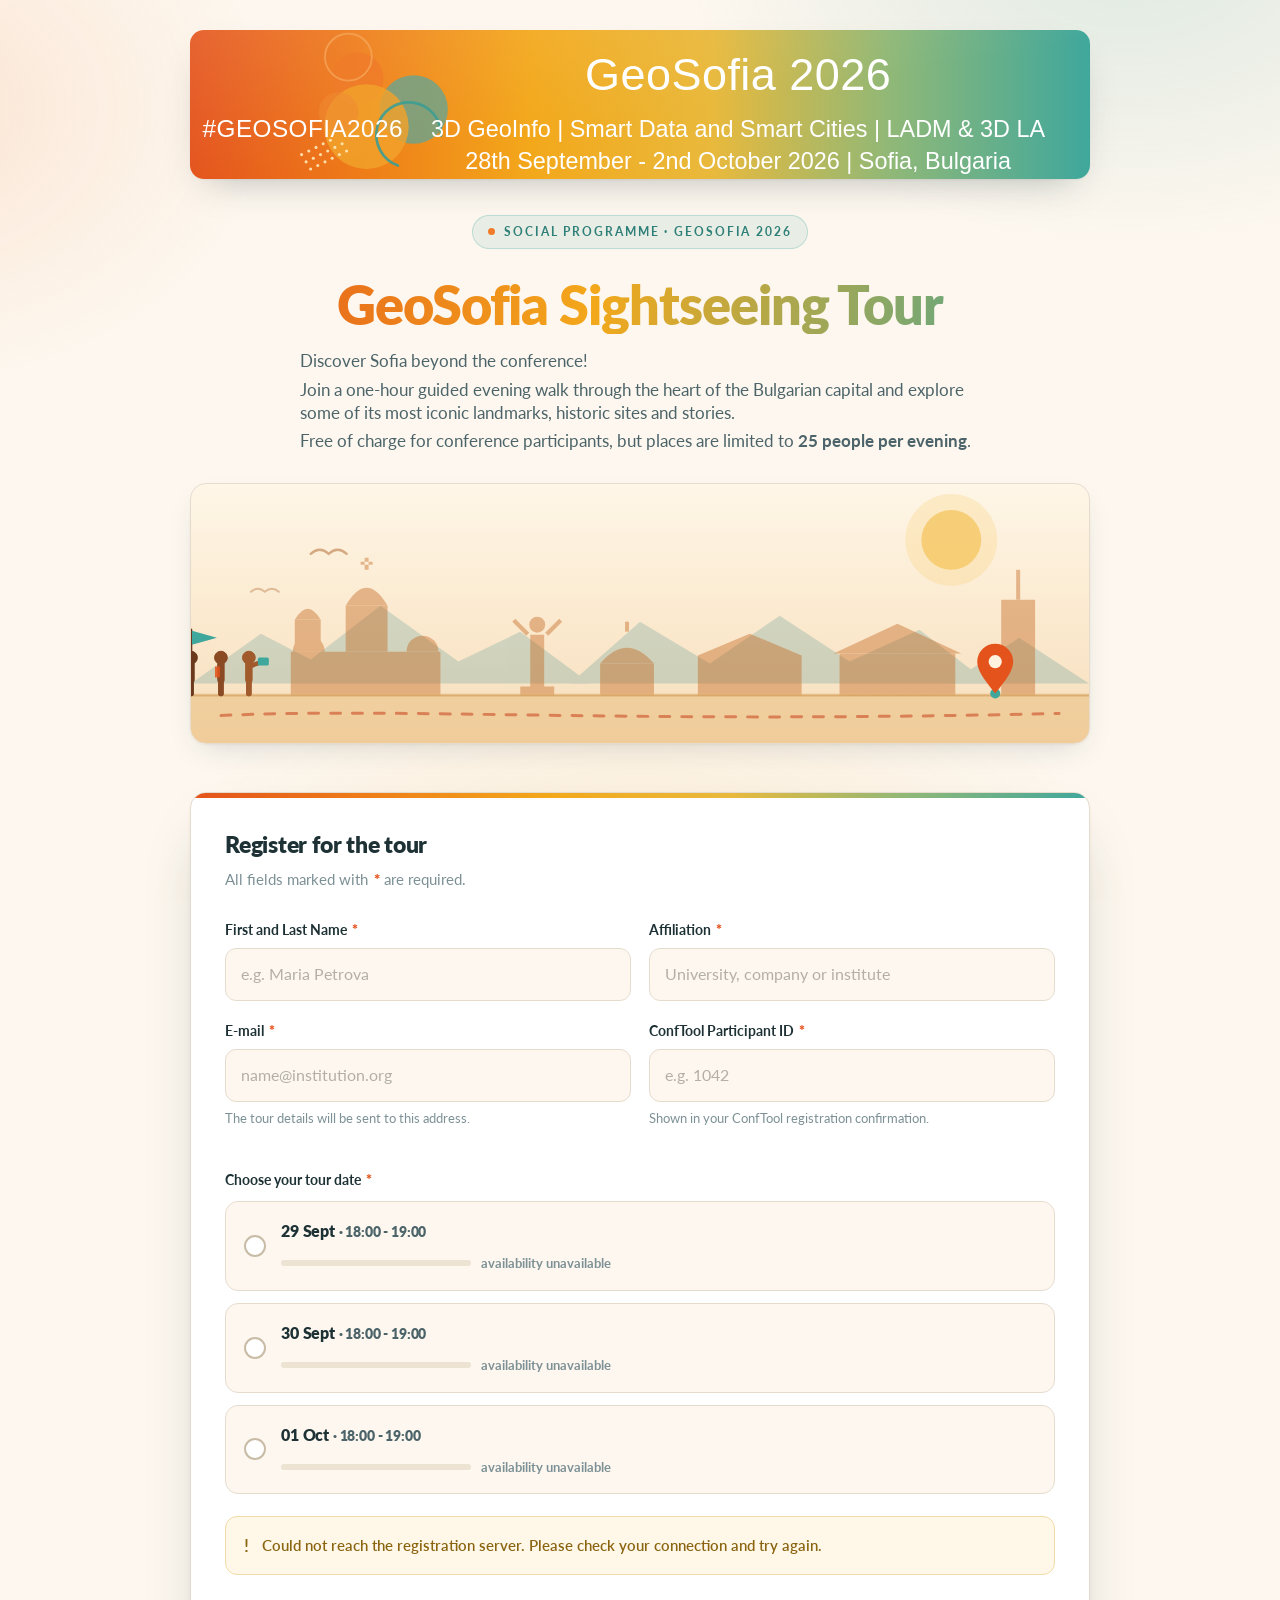
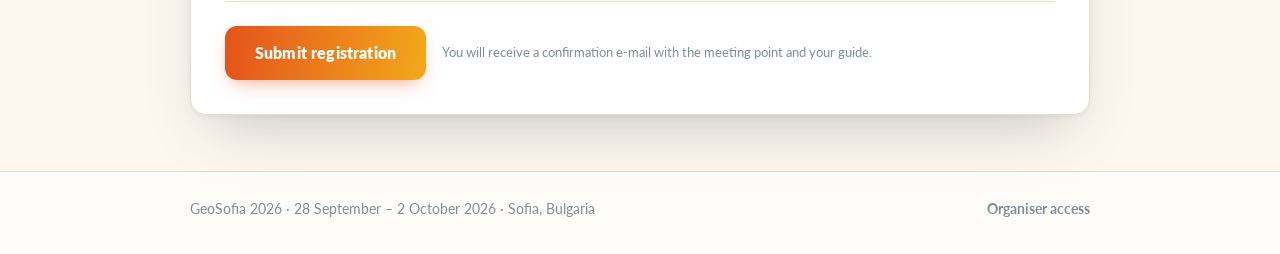
==== commit 0b376bc1: "update" ====
--- a/index.html
+++ b/index.html
@@ -29,11 +29,11 @@
     <span class="eyebrow"><span class="dot"></span> Social programme · GeoSofia 2026</span>
     <h1>GeoSofia Sightseeing Tour</h1>
     <p class="lede">
-      Discover Sofia beyond the conference!<br>
-      Join a one-hour guided evening walk through the heart of the Bulgarian capital and
-      explore some of its most iconic landmarks, historic sites and stories.<br>
-      Free of charge for conference participants, but places are limited to
-      <strong>25 people per evening</strong>.
+      <span>Discover Sofia beyond the conference!</span>
+      <span>Join a one-hour guided evening walk through the heart of the Bulgarian capital and
+      explore some of its most iconic landmarks, historic sites and stories.</span>
+      <span>Free of charge for conference participants, but places are limited to
+      <strong>25 people per evening</strong>.</span>
     </p>
 
     <!-- ---------- tourism animation ---------- -->
--- a/assets/css/style.css
+++ b/assets/css/style.css
@@ -80,7 +80,11 @@
   background:linear-gradient(96deg,var(--orange) 0%,var(--amber) 45%,var(--teal) 100%);
   -webkit-background-clip:text;background-clip:text;color:transparent;
 }
-.lede{max-width:680px;margin:0 auto;color:var(--ink-soft);font-size:1.06rem;text-align:left}
+/* Each sentence is its own block: tight leading inside a sentence that wraps,
+   the original, roomier gap kept between the sentences. */
+.lede{max-width:680px;margin:0 auto;color:var(--ink-soft);font-size:1.06rem;text-align:left;line-height:1.38}
+.lede span{display:block}
+.lede span + span{margin-top:5px}
 
 /* ---------- tourism animation ---------- */
 .tour-anim{
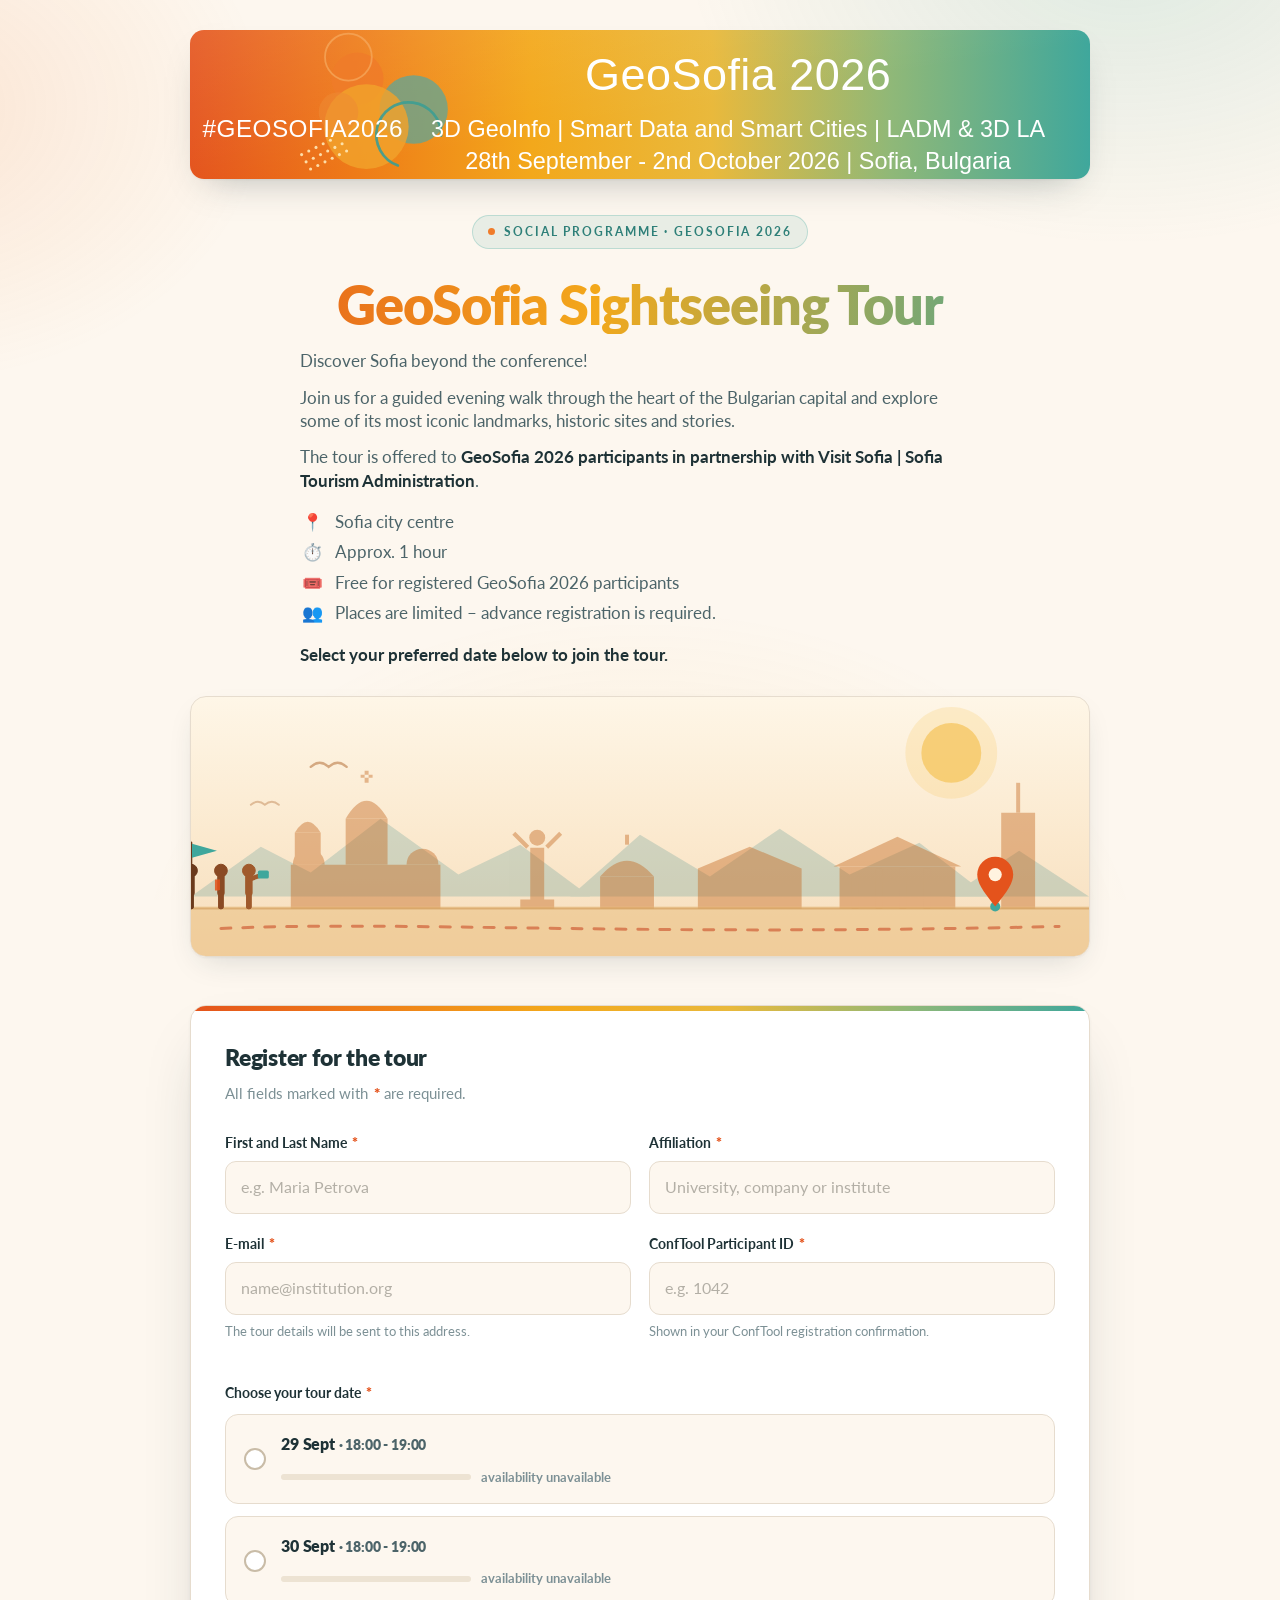
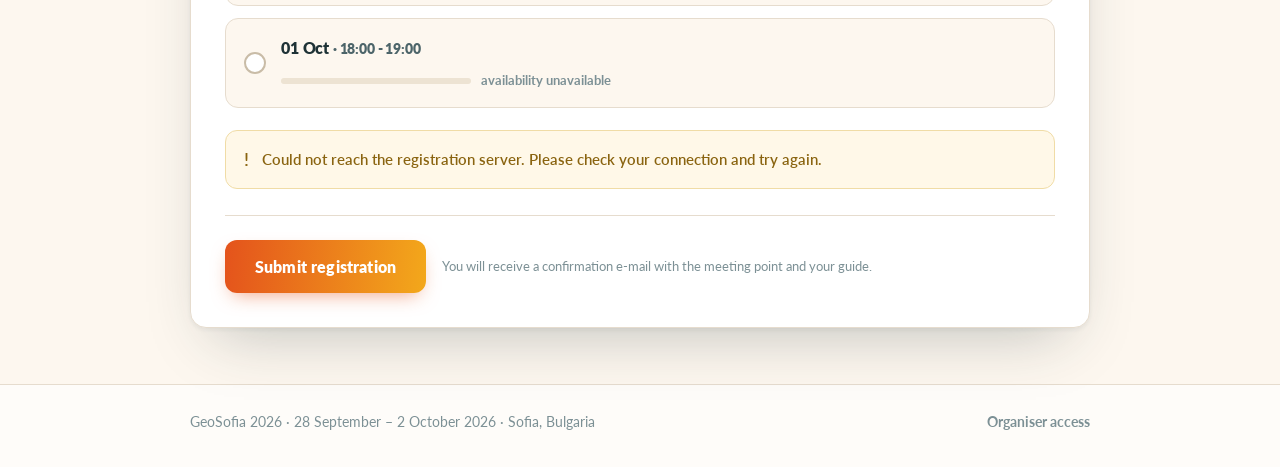
==== commit 27393f26: "update" ====
--- a/index.html
+++ b/index.html
@@ -30,11 +30,20 @@
     <h1>GeoSofia Sightseeing Tour</h1>
     <p class="lede">
       <span>Discover Sofia beyond the conference!</span>
-      <span>Join a one-hour guided evening walk through the heart of the Bulgarian capital and
+      <span>Join us for a guided evening walk through the heart of the Bulgarian capital and
       explore some of its most iconic landmarks, historic sites and stories.</span>
-      <span>Free of charge for conference participants, but places are limited to
-      <strong>25 people per evening</strong>.</span>
+      <span>The tour is offered to <strong>GeoSofia 2026 participants in partnership with
+      Visit Sofia | Sofia Tourism Administration</strong>.</span>
     </p>
+
+    <ul class="facts">
+      <li><span class="ico" aria-hidden="true">📍</span><span>Sofia city centre</span></li>
+      <li><span class="ico" aria-hidden="true">⏱️</span><span>Approx. 1 hour</span></li>
+      <li><span class="ico" aria-hidden="true">🎟️</span><span>Free for registered GeoSofia 2026 participants</span></li>
+      <li><span class="ico" aria-hidden="true">👥</span><span>Places are limited – advance registration is required.</span></li>
+    </ul>
+
+    <p class="lede closing"><span><strong>Select your preferred date below to join the tour.</strong></span></p>
 
     <!-- ---------- tourism animation ---------- -->
     <div class="tour-anim" role="img" aria-label="Animation of a guided walking tour passing the landmarks of Sofia">
--- a/assets/css/style.css
+++ b/assets/css/style.css
@@ -84,7 +84,18 @@
    the original, roomier gap kept between the sentences. */
 .lede{max-width:680px;margin:0 auto;color:var(--ink-soft);font-size:1.06rem;text-align:left;line-height:1.38}
 .lede span{display:block}
-.lede span + span{margin-top:5px}
+.lede span + span{margin-top:13px}
+.lede strong{font-weight:700;color:var(--ink)}
+.lede.closing{margin-top:18px}
+
+/* quick facts about the tour */
+.facts{
+  list-style:none;max-width:680px;margin:18px auto 0;padding:0;
+  text-align:left;font-size:1.06rem;line-height:1.38;color:var(--ink-soft);
+}
+.facts li{display:flex;align-items:flex-start;gap:10px}
+.facts li + li{margin-top:7px}
+.facts .ico{flex:none;width:1.5em;text-align:center;font-size:1em}
 
 /* ---------- tourism animation ---------- */
 .tour-anim{
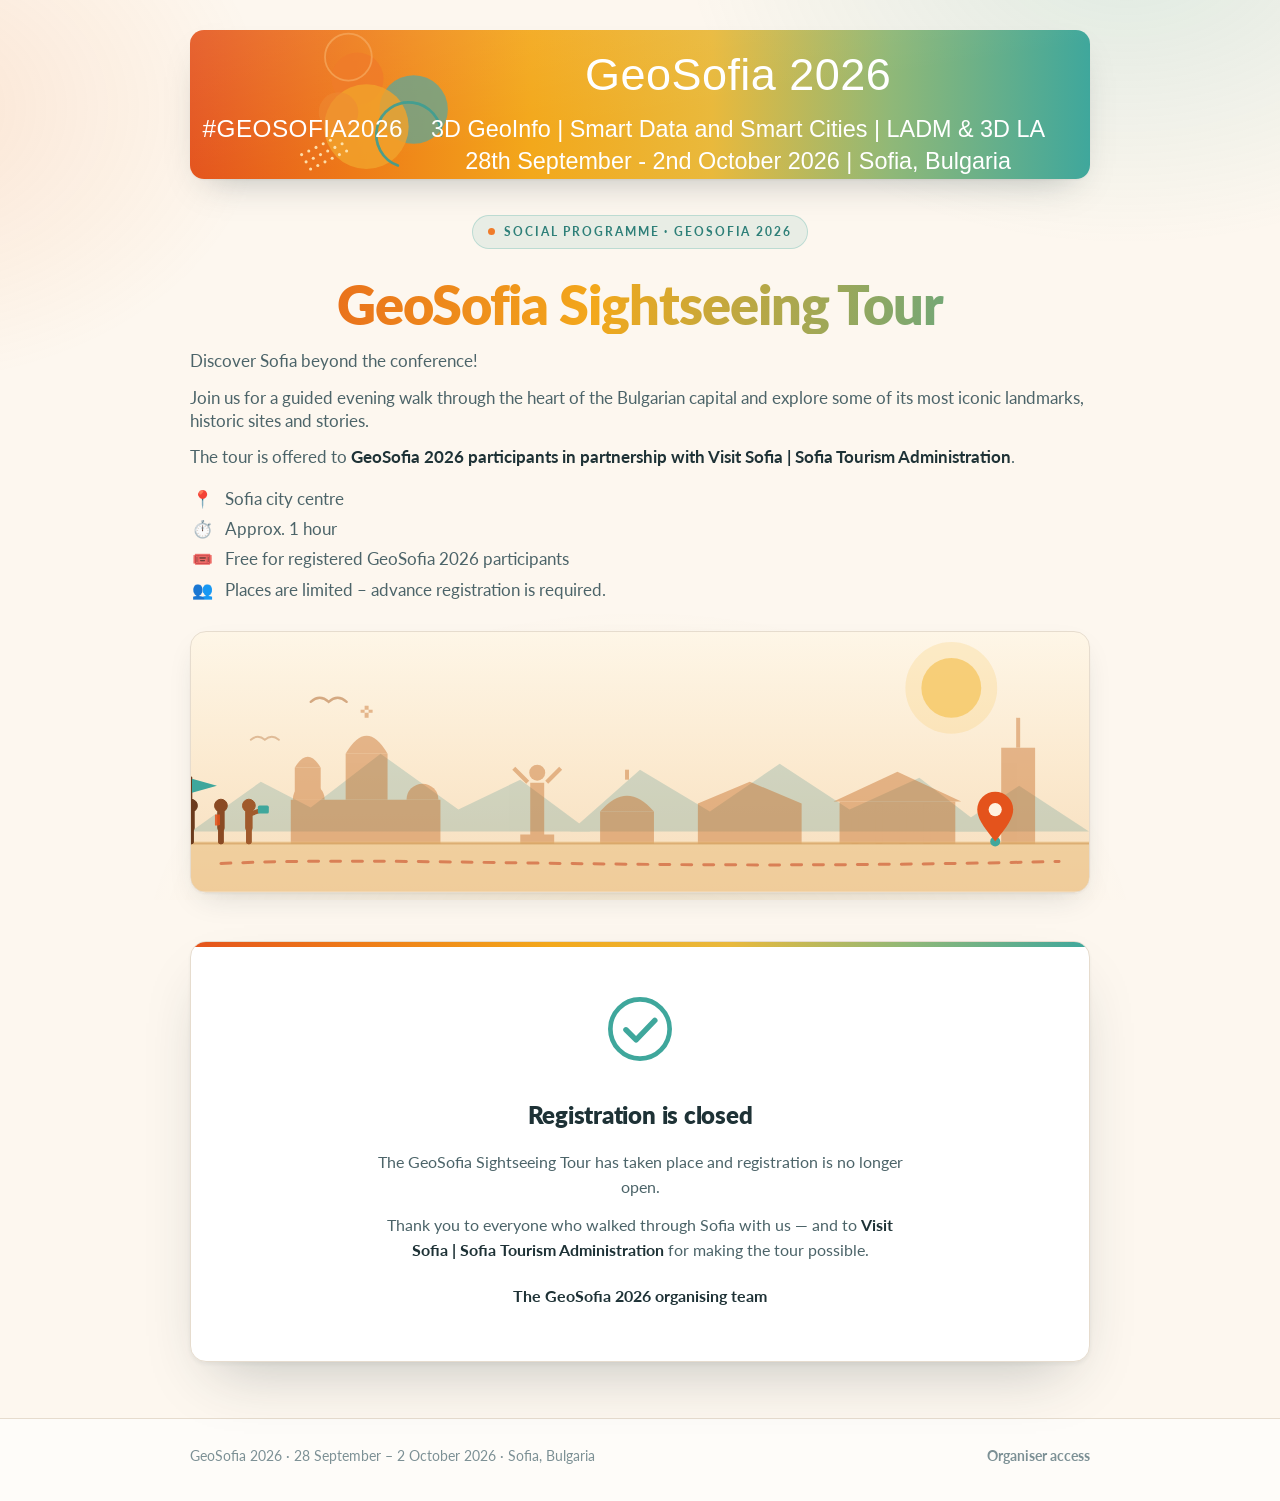
==== commit fa4e625e: "Close registration" ====
--- a/index.html
+++ b/index.html
@@ -43,7 +43,7 @@
       <li><span class="ico" aria-hidden="true">👥</span><span>Places are limited – advance registration is required.</span></li>
     </ul>
 
-    <p class="lede closing"><span><strong>Select your preferred date below to join the tour.</strong></span></p>
+    <p class="lede closing" id="selectLine"><span><strong>Select your preferred date below to join the tour.</strong></span></p>
 
     <!-- ---------- tourism animation ---------- -->
     <div class="tour-anim" role="img" aria-label="Animation of a guided walking tour passing the landmarks of Sofia">
@@ -255,6 +255,20 @@
       </div>
     </div>
 
+    <!-- ---------- registration closed ---------- -->
+    <div class="closed" id="closedPane" role="status">
+      <svg class="closed-mark" viewBox="0 0 100 100" fill="none" aria-hidden="true">
+        <circle cx="50" cy="50" r="38" stroke="#3FA79C" stroke-width="6"/>
+        <path d="M32 51 L45 64 L69 39" stroke="#3FA79C" stroke-width="7"
+              stroke-linecap="round" stroke-linejoin="round"/>
+      </svg>
+      <h2>Registration is closed</h2>
+      <p>The GeoSofia Sightseeing Tour has taken place and registration is no longer open.</p>
+      <p>Thank you to everyone who walked through Sofia with us — and to
+        <strong>Visit Sofia | Sofia Tourism Administration</strong> for making the tour possible.</p>
+      <p class="closed-sign">The GeoSofia 2026 organising team</p>
+    </div>
+
   </section>
 </main>
 
--- a/assets/css/style.css
+++ b/assets/css/style.css
@@ -82,7 +82,7 @@
 }
 /* Each sentence is its own block: tight leading inside a sentence that wraps,
    the original, roomier gap kept between the sentences. */
-.lede{max-width:680px;margin:0 auto;color:var(--ink-soft);font-size:1.06rem;text-align:left;line-height:1.38}
+.lede{max-width:900px;margin:0 auto;color:var(--ink-soft);font-size:1.06rem;text-align:left;line-height:1.38}
 .lede span{display:block}
 .lede span + span{margin-top:13px}
 .lede strong{font-weight:700;color:var(--ink)}
@@ -90,7 +90,7 @@
 
 /* quick facts about the tour */
 .facts{
-  list-style:none;max-width:680px;margin:18px auto 0;padding:0;
+  list-style:none;max-width:900px;margin:18px auto 0;padding:0;
   text-align:left;font-size:1.06rem;line-height:1.38;color:var(--ink-soft);
 }
 .facts li{display:flex;align-items:flex-start;gap:10px}
@@ -275,6 +275,15 @@
 .recap dt{color:var(--muted);font-size:.85rem;font-weight:700;text-transform:uppercase;letter-spacing:.05em}
 .recap dd{margin:0;font-weight:700;text-align:right;word-break:break-word}
 .recap dl{margin:0}
+
+/* registration closed */
+.closed{display:none;text-align:center;padding:14px 0 6px}
+.closed.show{display:block}
+.closed-mark{width:78px;height:78px;margin:0 auto 22px}
+.closed h2{font-size:1.5rem;margin:0 0 14px}
+.closed p{color:var(--ink-soft);max-width:540px;margin:0 auto 12px}
+.closed strong{color:var(--ink);font-weight:700}
+.closed .closed-sign{margin-top:20px;color:var(--ink);font-weight:700}
 
 /* ---------- footer ---------- */
 footer{border-top:1px solid var(--line);background:rgba(255,255,255,.6);padding:26px 0 34px;margin-top:auto}
